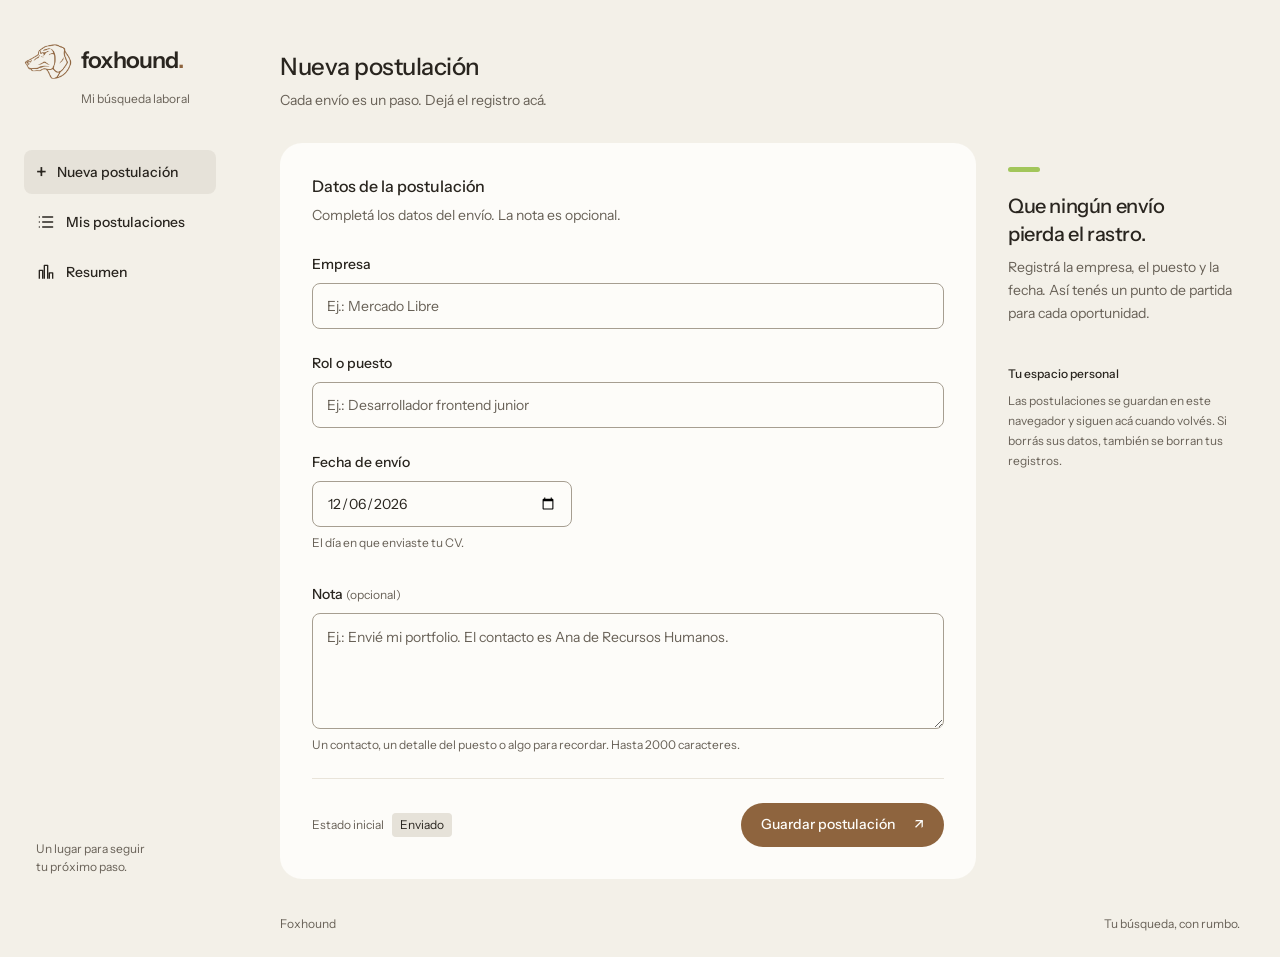
==== index.html @ e5083f6b "foxhound preparado" ====
<!doctype html>
<html lang="es-AR">
  <head>
    <meta charset="UTF-8">
    <meta name="viewport" content="width=device-width, initial-scale=1">
    <meta name="theme-color" content="#F3F0E8">
    <meta name="description" content="Foxhound, tu espacio para seguir cada postulación laboral.">
    <title>Nueva postulación · Foxhound</title>
    <link rel="preconnect" href="https://fonts.googleapis.com">
    <link rel="preconnect" href="https://fonts.gstatic.com" crossorigin>
    <link href="https://fonts.googleapis.com/css2?family=Instrument+Sans:wght@400;500;600&display=swap" rel="stylesheet">
    <link rel="icon" type="image/png" href="assets/foxhound-logo.png">
    <link rel="stylesheet" href="styles.css">
    <script src="app.js" defer></script>
  </head>
  <body>
    <a class="skip-link" href="#contenido">Ir al contenido</a>
    <aside class="sidebar" aria-label="Foxhound">
      <a class="brand" href="./" aria-label="Foxhound, inicio">
        <span class="brand-mark" role="img" aria-label="Foxhound americano de perfil"></span>
        <span>foxhound<span class="brand-dot">.</span></span>
      </a>
      <p class="workspace">Mi búsqueda laboral</p>
      <nav aria-label="Navegación principal">
        <a class="nav-link" href="./" aria-current="page"><span aria-hidden="true">+</span> Nueva postulación</a>
        <a class="nav-link" href="postulaciones.html"><svg viewBox="0 0 24 24" fill="none" aria-hidden="true"><path d="M8 6h12M8 12h12M8 18h12M4 6h.01M4 12h.01M4 18h.01" stroke="currentColor" stroke-width="1.6" stroke-linecap="round"/></svg> Mis postulaciones</a>
        <a class="nav-link" href="resumen.html"><svg viewBox="0 0 24 24" fill="none" aria-hidden="true"><path d="M4 20V10h4v10M10 20V4h4v16M16 20v-7h4v7" stroke="currentColor" stroke-width="1.6" stroke-linejoin="round"/></svg> Resumen</a>
      </nav>
      <p class="sidebar-footer">Un lugar para seguir<br>tu próximo paso.</p>
    </aside>

    <main id="contenido">
      <header class="page-header">
        <h1>Nueva postulación</h1>
        <p>Cada envío es un paso. Dejá el registro acá.</p>
      </header>
      <div class="content-grid">
        <section class="form-panel" aria-labelledby="form-title">
          <div class="panel-header">
            <h2 id="form-title">Datos de la postulación</h2>
            <p>Completá los datos del envío. La nota es opcional.</p>
          </div>
          <form id="application-form" novalidate>
            <div class="field">
              <label for="company">Empresa</label>
              <input id="company" name="company" type="text" placeholder="Ej.: Mercado Libre" maxlength="120" required aria-describedby="company-error">
              <p class="field-error" id="company-error" hidden></p>
            </div>
            <div class="field">
              <label for="role">Rol o puesto</label>
              <input id="role" name="role" type="text" placeholder="Ej.: Desarrollador frontend junior" maxlength="160" required aria-describedby="role-error">
              <p class="field-error" id="role-error" hidden></p>
            </div>
            <div class="field date-field">
              <label for="sent-date">Fecha de envío</label>
              <input id="sent-date" name="sentDate" type="date" required aria-describedby="date-help sent-date-error">
              <p class="field-help" id="date-help">El día en que enviaste tu CV.</p>
              <p class="field-error" id="sent-date-error" hidden></p>
            </div>
            <div class="field">
              <label for="notes">Nota <span class="optional-label">(opcional)</span></label>
              <textarea id="notes" name="notes" rows="4" maxlength="2000" placeholder="Ej.: Envié mi portfolio. El contacto es Ana de Recursos Humanos." aria-describedby="notes-help notes-error"></textarea>
              <p class="field-help" id="notes-help">Un contacto, un detalle del puesto o algo para recordar. Hasta 2000 caracteres.</p>
              <p class="field-error" id="notes-error" hidden></p>
            </div>
            <div id="save-error" class="save-error" role="alert" hidden></div>
            <div class="form-footer">
              <p>Estado inicial <span class="status">Enviado</span></p>
              <button type="submit">Guardar postulación <span aria-hidden="true">↗</span></button>
            </div>
          </form>
        </section>

        <aside class="context-panel" aria-labelledby="context-title">
          <span class="context-mark" aria-hidden="true"></span>
          <h2 id="context-title">Que ningún envío<br>pierda el rastro.</h2>
          <p>Registrá la empresa, el puesto y la fecha. Así tenés un punto de partida para cada oportunidad.</p>
          <div class="storage-note">
            <h3>Tu espacio personal</h3>
            <p>Las postulaciones se guardan en este navegador y siguen acá cuando volvés. Si borrás sus datos, también se borran tus registros.</p>
          </div>
        </aside>
      </div>
      <section id="save-success" class="success" role="status" aria-live="polite" aria-atomic="true" hidden>
        <svg class="success-symbol" width="24" height="24" viewBox="0 0 24 24" fill="none" aria-hidden="true"><path d="m5 12 4 4L19 6" stroke="currentColor" stroke-width="2" stroke-linecap="round" stroke-linejoin="round"/></svg>
        <div><h2>Postulación guardada</h2><p id="success-detail"></p></div>
        <a class="success-history" href="postulaciones.html">Ver mis postulaciones</a>
        <button type="button" id="add-another" class="text-button">Agregar otra <span aria-hidden="true">→</span></button>
      </section>
      <footer class="page-footer">Foxhound <span>Tu búsqueda, con rumbo.</span></footer>
    </main>
  </body>
</html>
---- styles.css ----
:root {
  --ground: #f3f0e8;
  --surface: #fdfcf9;
  --text: #29251f;
  --muted: #686157;
  --brand: #8e643e;
  --green: #a2c65a;
  --active: #e6e2d9;
  --border: #e9e4da;
  --control: #a69e91;
  --negative: #a12f27;
  --positive: #385024;
  --positive-bg: #e6edd9;
  --font: "Instrument Sans", system-ui, sans-serif;
}
* { box-sizing: border-box; }
body { margin: 0; background: var(--ground); color: var(--text); font: 14px/1.5 var(--font); }
button, input { font: inherit; }
a { color: inherit; }
button, a, input { -webkit-tap-highlight-color: transparent; }
:focus-visible { outline: 3px solid var(--brand); outline-offset: 4px; }
[hidden] { display: none !important; }
.skip-link { position: absolute; left: 16px; top: -80px; z-index: 5; padding: 12px; background: var(--surface); }
.skip-link:focus { top: 12px; }
.sidebar { position: fixed; inset: 0 auto 0 0; width: 240px; padding: 36px 24px 24px; display: flex; flex-direction: column; }
.brand { display: flex; align-items: center; gap: 9px; text-decoration: none; font-size: 23px; font-weight: 600; letter-spacing: -1px; }
/* The alpha mask preserves the supplied dog design in the exact brand color. */
.brand-mark {
  display: block;
  flex: 0 0 48px;
  width: 48px;
  height: 48px;
  background-color: var(--brand);
  -webkit-mask: url("assets/foxhound-logo.png") center / contain no-repeat;
  mask: url("assets/foxhound-logo.png") center / contain no-repeat;
}
.brand-dot { color: var(--brand); }
.workspace { color: var(--muted); margin: 6px 0 42px 57px; font-size: 12px; }
.nav-link { min-height: 44px; display: flex; align-items: center; gap: 10px; padding: 10px 12px; border-radius: 8px; text-decoration: none; font-weight: 500; }
.sidebar nav { display: grid; gap: 6px; }
.nav-link[aria-current="page"] { background: var(--active); }
.nav-link svg { width: 20px; height: 20px; flex-shrink: 0; }
.nav-link span { font-size: 20px; line-height: 1; }
.nav-link:hover { outline: 1px solid var(--control); }
.sidebar-footer { margin: auto 0 0 12px; color: var(--muted); font-size: 12px; }
main { margin-left: 240px; padding: 52px 40px 24px; max-width: 1440px; }
.page-header { margin-bottom: 32px; }
h1, h2, h3, p { margin-top: 0; }
h1 { margin-bottom: 8px; font-size: 24px; line-height: 1.25; font-weight: 500; letter-spacing: -.5px; }
.page-header p { color: var(--muted); margin-bottom: 0; }
/* Nine columns for the form, three for context; both share the canvas edges. */
.content-grid { display: grid; grid-template-columns: minmax(0, 3fr) minmax(200px, 1fr); gap: 32px; align-items: start; }
.form-panel { background: var(--surface); border-radius: 22px; padding: 32px; }
h2 { font-size: 16px; line-height: 1.4; font-weight: 500; margin-bottom: 8px; }
.panel-header p, .field-help { color: var(--muted); }
.panel-header { margin-bottom: 28px; }
.panel-header p { margin-bottom: 0; }
.field { margin-bottom: 24px; }
label { display: block; font-weight: 500; margin-bottom: 8px; }
input { width: 100%; min-width: 0; height: 46px; padding: 0 14px; background: var(--surface); border: 1px solid var(--control); border-radius: 8px; color: var(--text); transition: border-color .15s; }
input::placeholder { color: var(--muted); opacity: 1; }
input:hover { border-color: var(--brand); }
input[aria-invalid="true"] { border-color: var(--negative); }
.date-field { max-width: 260px; margin-bottom: 32px; }
.field-help, .field-error { font-size: 12px; margin: 7px 0 0; }
.field-error, .save-error { color: var(--negative); }
.save-error { margin-bottom: 16px; }
.form-footer { border-top: 1px solid var(--border); padding-top: 24px; display: flex; align-items: center; justify-content: space-between; flex-wrap: wrap; gap: 20px; }
.form-footer p { color: var(--muted); font-size: 12px; margin-bottom: 0; }
.status { display: inline-block; background: var(--active); color: var(--text); border-radius: 4px; padding: 3px 8px; margin-left: 6px; }
button { cursor: pointer; border: 0; border-radius: 999px; min-height: 44px; padding: 10px 20px; color: var(--surface); background: var(--brand); font-weight: 500; transition: transform .15s, opacity .15s; }
button span { margin-left: 16px; }
button:hover { opacity: .88; }
button:active { transform: translateY(1px); }
button:disabled { cursor: wait; opacity: .7; }
.context-panel { padding-top: 24px; }
.context-mark { display: block; width: 32px; height: 5px; border-radius: 999px; background: var(--green); margin-bottom: 20px; }
.context-panel h2 { font-size: 20px; letter-spacing: -.4px; }
.context-panel p { color: var(--muted); line-height: 1.65; }
.storage-note { margin-top: 40px; }
.storage-note h3 { font-size: 12px; font-weight: 500; margin-bottom: 8px; }
.storage-note p { font-size: 12px; margin-bottom: 0; }
.success { display: flex; align-items: center; gap: 14px; margin-top: 24px; padding: 20px 24px; background: var(--positive-bg); color: var(--positive); border-radius: 12px; }
.success h2 { font-size: 14px; margin-bottom: 2px; }
.success p { font-size: 12px; margin-bottom: 0; overflow-wrap: anywhere; }
.success-symbol { font-size: 20px; }
.text-button { background: transparent; color: var(--positive); margin-left: auto; flex-shrink: 0; padding: 8px; }
.page-footer { display: flex; justify-content: space-between; font-size: 12px; color: var(--muted); margin-top: 36px; }
@media (min-width: 1680px) { main { margin-right: auto; } }
@media (max-width: 1100px) {
  .sidebar { position: static; width: auto; padding: 20px 32px; flex-direction: row; justify-content: space-between; align-items: center; gap: 16px; }
  .workspace, .sidebar-footer { display: none; }
  main { margin: 0; padding: 28px 32px; }
  .content-grid { grid-template-columns: minmax(0, 2fr) minmax(190px, 1fr); gap: 24px; }
  .form-panel { padding: 24px; }
}
@media (max-width: 640px) {
  .sidebar { padding: 20px 16px; }
  .brand { font-size: 23px; }
  .sidebar { flex-wrap: wrap; }
  .sidebar nav { width: 100%; grid-template-columns: 1fr 1fr; gap: 8px; }
  .nav-link { min-height: 44px; justify-content: center; gap: 6px; padding: 10px 6px; font-size: 13px; }
  main { padding: 20px 16px; }
  .page-header { margin-bottom: 24px; }
  .content-grid { grid-template-columns: minmax(0, 1fr); gap: 24px; }
  .form-panel { padding: 24px 20px; }
  .date-field { max-width: none; }
  .form-footer { align-items: stretch; gap: 16px; }
  .form-footer p, .form-footer button { width: 100%; }
  .context-panel { padding: 0 4px; }
  .context-mark, .context-panel > h2, .context-panel > p { display: none; }
  .storage-note { margin-top: 0; }
  .success { flex-wrap: wrap; padding: 20px; }
  .success > div { flex: 1; }
  .text-button { margin-left: 28px; }
  .page-footer { margin-top: 24px; }
}
@media (prefers-reduced-motion: reduce) { *, *::before, *::after { transition: none !important; scroll-behavior: auto !important; } }

/* History: the same shell, with a four-column list and compact mobile rows. */
.success-history { color: var(--positive); font-size: 13px; text-underline-offset: 3px; }
.history-header { display: flex; align-items: center; justify-content: space-between; gap: 24px; }
.button-link { display: inline-flex; align-items: center; justify-content: center; gap: 10px; flex-shrink: 0; min-height: 44px; padding: 10px 20px; border-radius: 999px; color: var(--surface); background: var(--brand); text-decoration: none; font-weight: 500; }
.button-link:hover { opacity: .88; }
.history-panel { background: var(--surface); border-radius: 22px; padding: 28px 32px; }
.history-toolbar { display: flex; align-items: baseline; justify-content: space-between; gap: 16px; }
.history-toolbar h2, .history-toolbar p { margin-bottom: 0; }
.history-toolbar p, .sort-description, .history-storage { color: var(--muted); font-size: 13px; }
.history-toolbar p { font-variant-numeric: tabular-nums; }
.sort-description { margin: 8px 0 24px; }
.list-heading, .application-row { display: grid; grid-template-columns: minmax(0, 1.2fr) minmax(0, 1.5fr) minmax(125px, .8fr) minmax(140px, .8fr); gap: 24px; align-items: center; }
.list-heading { padding: 12px 0; color: var(--muted); font-size: 12px; }
.list-heading span:nth-child(3) { text-align: right; }
.application-list { padding: 0; margin: 0; list-style: none; }
.application-row { min-height: 76px; border-top: 1px solid var(--border); padding: 18px 0; }
.application-row h3, .application-row p { margin: 0; font-size: 14px; overflow-wrap: anywhere; }
.application-company { font-weight: 500; }
.application-role { color: var(--muted); }
.application-date { text-align: right; font-variant-numeric: tabular-nums; color: var(--muted); }
.application-status .status { margin: 0; font-size: 12px; white-space: nowrap; }
.application-status .status-offer { background: var(--positive-bg); color: var(--positive); }
.mobile-label { display: none; }
.history-message { max-width: 520px; padding: 40px 0 24px; }
.history-message h3 { font-size: 20px; font-weight: 500; letter-spacing: -.4px; margin-bottom: 12px; }
.history-message p { color: var(--muted); margin-bottom: 24px; }
.inline-link { display: inline-flex; align-items: center; gap: 12px; min-height: 44px; font-weight: 500; text-underline-offset: 4px; }
.secondary-button { background: var(--active); color: var(--text); }
.history-storage { margin: 16px 0 0; }
@media (min-width: 641px) and (max-width: 1100px) {
  .sidebar nav { display: flex; gap: 8px; }
  .history-panel { padding: 24px; }
  .list-heading, .application-row { grid-template-columns: minmax(0, 1fr) minmax(0, 1.2fr) 110px 140px; gap: 16px; }
}
@media (max-width: 640px) {
  .history-header { align-items: flex-start; flex-direction: column; gap: 20px; }
  .history-header .button-link { width: 100%; }
  .history-panel { padding: 24px 20px; }
  .history-toolbar { flex-wrap: wrap; gap: 4px 12px; }
  .sort-description { margin-bottom: 16px; }
  .list-heading { display: none; }
  .application-row { grid-template-columns: minmax(0, 1fr) auto; gap: 8px 16px; padding: 20px 0; }
  .application-company { grid-column: 1 / -1; }
  .application-role { grid-column: 1 / -1; }
  .application-date { text-align: left; }
  .application-status { text-align: right; }
  .mobile-label { display: block; font-size: 12px; color: var(--muted); margin: 4px 0; }
  .application-role .mobile-label { display: inline; margin-right: 6px; }
  .history-message { padding-top: 32px; }
  .history-message h3 { font-size: 18px; }
  .success-history { margin-left: 28px; }
}

/* A native select keeps status editing accessible with keyboard and touch. */
.application-status { min-width: 0; }
.status-select {
  width: 100%;
  min-height: 44px;
  padding: 8px 10px;
  border: 1px solid var(--control);
  border-radius: 8px;
  background-color: var(--surface);
  color: var(--text);
  font: inherit;
  font-size: 14px;
  cursor: pointer;
}
.status-select:hover { border-color: var(--brand); }
.status-select[data-state="en_proceso"] { background-color: var(--active); }
.status-select[data-state="oferta"] { background-color: var(--positive-bg); color: var(--positive); }
.status-feedback { display: block; margin-top: 6px; font-size: 12px; color: var(--positive); overflow-wrap: anywhere; }
.status-feedback:empty { display: none; }
.status-feedback-error { color: var(--negative); }
@media (max-width: 640px) {
  .application-status { width: 144px; }
  .status-feedback { text-align: left; }
}

/* Notes belong to the application, below its primary fields. */
textarea {
  display: block;
  width: 100%;
  min-height: 112px;
  padding: 12px 14px;
  resize: vertical;
  border: 1px solid var(--control);
  border-radius: 8px;
  background: var(--surface);
  color: var(--text);
  font: inherit;
  line-height: 1.6;
}
textarea::placeholder { color: var(--muted); opacity: 1; }
textarea:hover { border-color: var(--brand); }
textarea[aria-invalid="true"] { border-color: var(--negative); }
.optional-label { color: var(--muted); font-size: 12px; font-weight: 400; }
.application-note { grid-column: 1 / -1; min-width: 0; }
.note-label { display: block; color: var(--muted); font-size: 12px; margin-bottom: 4px; }
.application-row .note-content { white-space: pre-wrap; overflow-wrap: anywhere; line-height: 1.6; }
.application-row .note-empty { color: var(--muted); font-size: 13px; }

/* Summary: counts and proportional bars share the same saved dataset. */
.sr-only { position: absolute; width: 1px; height: 1px; padding: 0; margin: -1px; overflow: hidden; clip-path: inset(50%); white-space: nowrap; border: 0; }
.summary-total { display: flex; align-items: center; justify-content: space-between; gap: 24px; margin-bottom: 16px; }
.total-count { font-size: 36px; font-weight: 400; line-height: 1.2; font-variant-numeric: tabular-nums; margin-bottom: 0; }
.summary-description { color: var(--muted); margin-bottom: 24px; }
.status-breakdown { margin: 0; }
.breakdown-row { display: grid; grid-template-columns: 1fr auto; gap: 8px 16px; padding: 12px 0; }
.breakdown-row dt { font-weight: 500; }
.breakdown-count { margin: 0; font-size: 20px; font-variant-numeric: tabular-nums; text-align: right; }
.breakdown-track { grid-column: 1 / -1; height: 8px; background: var(--active); border-radius: 999px; overflow: hidden; }
.breakdown-track span { display: block; height: 100%; background: var(--muted); }
.breakdown-row[data-state="en_proceso"] .breakdown-track span { background: var(--brand); }
.breakdown-row[data-state="oferta"] .breakdown-track span { background: var(--green); }
.summary-unknown { color: var(--muted); margin: 20px 0 0; }
.summary-empty { margin-top: 24px; }
.summary-empty p { color: var(--muted); margin-bottom: 8px; }
@media (max-width: 640px) {
  .sidebar nav { grid-template-columns: repeat(3, minmax(0, 1fr)); gap: 6px; }
  .sidebar .nav-link { text-align: center; padding: 8px 5px; }
  .sidebar .nav-link svg, .sidebar .nav-link > span { display: none; }
  .summary-total { gap: 16px; }
  .summary-total .inline-link { max-width: 132px; font-size: 13px; }
}
@media (min-width: 641px) and (max-width: 840px) {
  .sidebar { flex-wrap: wrap; }
  .sidebar nav { flex-wrap: wrap; }
}

/* Dashboard: three metric columns, then a 7:5 split, and one shared history edge. */
.dashboard { --state-sent: #d4c6b5; --state-process: var(--brand); --state-rejected: #6c6a64; --state-offer: var(--green); }
.dashboard main { max-width: 1580px; }
.dashboard .page-header { margin-bottom: 28px; }
.dashboard-metrics { display: grid; grid-template-columns: 1.2fr 1fr 1fr; margin-bottom: 16px; border-radius: 20px; background: var(--surface); overflow: hidden; }
.metric { margin: 0; padding: 24px 28px; }
.metric + .metric { border-left: 1px solid var(--border); }
.metric dt { color: var(--muted); font-size: 14px; }
.metric dd { margin: 8px 0; font-size: 28px; line-height: 1.15; font-weight: 400; font-variant-numeric: tabular-nums; }
.metric-main { background: #ebe5d9; }
.metric-main dd { font-size: 36px; }
.metric > span { color: var(--muted); font-size: 12px; }
.dashboard-charts { display: grid; grid-template-columns: minmax(0, 7fr) minmax(0, 5fr); gap: 16px; margin-bottom: 16px; }
.dashboard-panel { min-width: 0; border-radius: 20px; padding: 24px 28px; background: var(--surface); }
.dashboard-panel-heading { display: flex; align-items: center; justify-content: space-between; gap: 16px; margin-bottom: 20px; }
.dashboard-panel-heading h2 { margin: 0; }
.dashboard-panel-heading > span { color: var(--muted); font-size: 12px; white-space: nowrap; }
.distribution-body { display: grid; grid-template-columns: minmax(132px, 180px) minmax(0, 1fr); align-items: center; gap: 24px; min-height: 180px; }
.status-ring { position: relative; width: 100%; max-width: 180px; aspect-ratio: 1; }
.status-ring svg { display: block; width: 100%; height: 100%; }
.donut-track { fill: none; stroke: var(--active); stroke-width: 12; }
.donut-segment { stroke-width: 12; }
.donut-segment.state-enviado { stroke: var(--state-sent); }
.donut-segment.state-en_proceso { stroke: var(--state-process); }
.donut-segment.state-rechazado { stroke: var(--state-rejected); }
.donut-segment.state-oferta { stroke: var(--state-offer); }
.donut-segment.state-unknown { stroke: var(--control); }
.ring-caption { position: absolute; inset: 0; display: flex; flex-direction: column; justify-content: center; align-items: center; gap: 4px; }
.ring-caption strong { font-weight: 400; font-size: 28px; line-height: 1.2; font-variant-numeric: tabular-nums; }
.ring-caption span { font-size: 12px; color: var(--muted); }
.dashboard .breakdown-row { padding: 10px 0; gap: 16px; border-bottom: 1px solid var(--border); }
.dashboard .breakdown-row:last-child { border-bottom: 0; }
.dashboard .breakdown-row dt { display: flex; align-items: center; gap: 10px; font-size: 13px; font-weight: 400; }
.dashboard .breakdown-count { font-size: 16px; }
.state-swatch { width: 8px; height: 8px; flex: 0 0 8px; border-radius: 50%; }
.state-swatch.state-enviado { background: var(--state-sent); }
.state-swatch.state-en_proceso { background: var(--state-process); }
.state-swatch.state-rechazado { background: var(--state-rejected); }
.state-swatch.state-oferta { background: var(--state-offer); }
.state-swatch.state-unknown { background: var(--control); }
.dashboard-caption { color: var(--muted); font-size: 12px; line-height: 1.6; margin: 16px 0 0; }
.weekly-chart { width: 100%; height: 180px; }
.activity-grid { stroke: var(--border); stroke-width: 1; }
.activity-tick { font-family: var(--font); font-size: 12px; fill: var(--muted); font-variant-numeric: tabular-nums; }
.activity-bar { fill: var(--state-sent); }
.activity-current { fill: var(--brand); }
.dashboard-history-link { font-size: 13px; white-space: nowrap; text-decoration: none; padding: 8px 0; }
.dashboard-history-link span { margin-left: 12px; }
.dashboard-history-link:hover { text-decoration: underline; text-underline-offset: 4px; }
.recent-applications { margin: 0; padding: 0; list-style: none; }
.recent-row { display: grid; grid-template-columns: minmax(0, 1fr) 70px 100px; gap: 24px; align-items: center; padding: 14px 0; border-top: 1px solid var(--border); }
.recent-identity { display: flex; flex-direction: column; gap: 2px; min-width: 0; }
.recent-company { font-weight: 500; overflow-wrap: anywhere; }
.recent-role { font-size: 12px; color: var(--muted); overflow-wrap: anywhere; }
.recent-date { font-size: 13px; color: var(--muted); text-align: right; font-variant-numeric: tabular-nums; }
.recent-status { font-size: 12px; background: var(--active); border-radius: 4px; padding: 4px 8px; text-align: center; white-space: nowrap; }
.recent-status[data-state="oferta"] { background: var(--positive-bg); color: var(--positive); }
.dashboard-empty { padding: 8px 0; }
.dashboard-empty p { color: var(--muted); margin-bottom: 8px; }
.dashboard .summary-unknown { font-size: 12px; }
.dashboard .page-footer { margin-top: 24px; }
@media (max-width: 1200px) {
  .dashboard-charts { grid-template-columns: minmax(0, 1fr) minmax(0, 1fr); }
  .distribution-body { grid-template-columns: 132px minmax(0, 1fr); gap: 16px; }
  .dashboard-panel { padding: 24px 20px; }
}
@media (max-width: 840px) {
  .dashboard-charts { grid-template-columns: minmax(0, 1fr); }
  .distribution-body { grid-template-columns: 180px minmax(0, 1fr); gap: 32px; }
  .metric { padding: 20px; }
}
@media (max-width: 640px) {
  .dashboard .page-header { gap: 16px; }
  .dashboard-metrics { grid-template-columns: 1fr 1fr; }
  .metric-main { grid-column: 1 / -1; display: grid; grid-template-columns: minmax(0, 1fr) auto; align-items: center; column-gap: 16px; }
  .metric-main dd { grid-column: 2; grid-row: 1 / 3; margin: 0; }
  .metric-main > span { grid-column: 1; margin-top: 4px; }
  .metric-main + .metric { border-left: 0; }
  .metric dd { font-size: 24px; }
  .metric-main dd { font-size: 36px; }
  .metric > span { font-size: 12px; }
  .dashboard-panel { padding: 20px; }
  .distribution-body { grid-template-columns: 128px minmax(0, 1fr); gap: 16px; min-height: 154px; }
  .dashboard-panel-heading { gap: 8px; }
  .dashboard-panel-heading h2 { font-size: 14px; }
  .dashboard .breakdown-row dt { font-size: 12px; gap: 6px; }
  .dashboard .breakdown-row { gap: 6px; padding: 9px 0; }
  .ring-caption strong { font-size: 24px; }
  .ring-caption span { font-size: 11px; }
  .recent-row { grid-template-columns: minmax(0, 1fr) 88px; gap: 8px 16px; }
  .recent-identity { grid-row: 1 / 3; }
  .recent-date { grid-column: 2; }
  .recent-status { grid-column: 2; }
}
@media (max-width: 359px) {
  .distribution-body { grid-template-columns: 1fr; justify-items: center; gap: 8px; }
  .status-ring { width: 150px; }
  .dashboard .status-breakdown { width: 100%; }
}
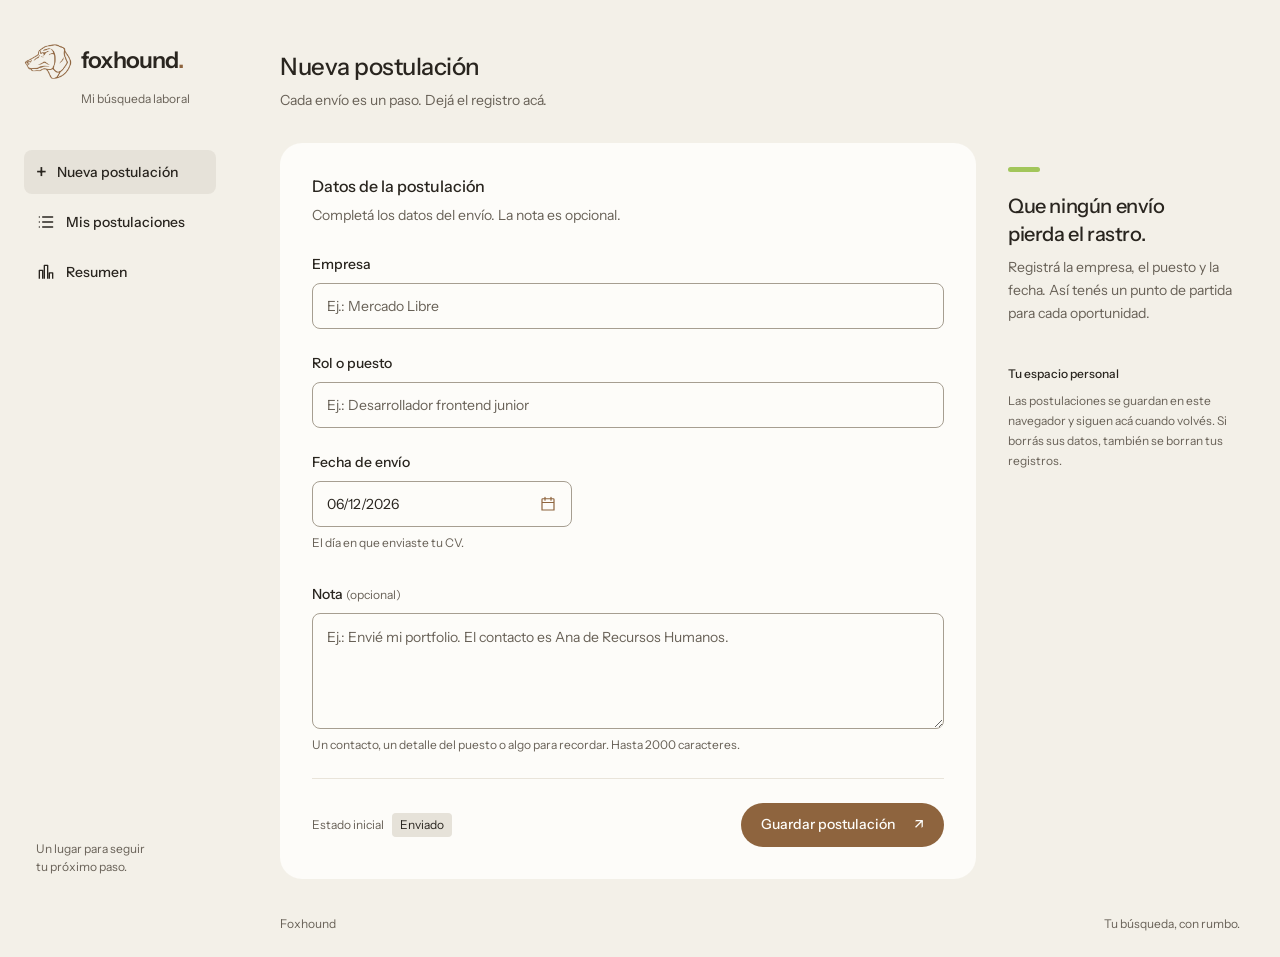
==== commit dd1872f8: "Mejora notas y calendario y actualiza README" ====
--- a/index.html
+++ b/index.html
@@ -12,6 +12,7 @@
     <link rel="icon" type="image/png" href="assets/foxhound-logo.png">
     <link rel="stylesheet" href="styles.css">
     <script src="app.js" defer></script>
+    <script src="calendar.js" defer></script>
   </head>
   <body>
     <a class="skip-link" href="#contenido">Ir al contenido</a>
@@ -52,8 +53,18 @@
               <p class="field-error" id="role-error" hidden></p>
             </div>
             <div class="field date-field">
-              <label for="sent-date">Fecha de envío</label>
+              <label for="sent-date" id="date-label">Fecha de envío</label>
               <input id="sent-date" name="sentDate" type="date" required aria-describedby="date-help sent-date-error">
+              <button id="date-trigger" class="date-trigger" type="button" aria-haspopup="dialog" aria-expanded="false" aria-controls="date-calendar" aria-labelledby="date-label date-value" aria-describedby="date-help sent-date-error" hidden>
+                <span id="date-value"></span><svg width="18" height="18" viewBox="0 0 24 24" fill="none" aria-hidden="true"><path d="M8 3v4m8-4v4M4 10h16M5 5h14a1 1 0 0 1 1 1v14H4V6a1 1 0 0 1 1-1Z" stroke="currentColor" stroke-width="1.6" stroke-linecap="round"/></svg>
+              </button>
+              <dialog id="date-calendar" class="date-calendar" aria-labelledby="calendar-title">
+                <div class="calendar-heading"><h2 id="calendar-title">Fecha de envío</h2><button type="button" id="calendar-close" class="calendar-control" aria-label="Cerrar calendario">×</button></div>
+                <div class="calendar-month"><button type="button" id="calendar-prev" class="calendar-control" aria-label="Mes anterior">‹</button><p id="calendar-month-label" aria-live="polite"></p><button type="button" id="calendar-next" class="calendar-control" aria-label="Mes siguiente">›</button></div>
+                <div class="calendar-weekdays" aria-hidden="true"><span>Lu</span><span>Ma</span><span>Mi</span><span>Ju</span><span>Vi</span><span>Sá</span><span>Do</span></div>
+                <div id="calendar-days" class="calendar-days" role="group" aria-label="Días del mes"></div>
+                <div class="calendar-footer"><span>Hasta hoy, inclusive</span><button type="button" id="calendar-today">Elegir hoy</button></div>
+              </dialog>
               <p class="field-help" id="date-help">El día en que enviaste tu CV.</p>
               <p class="field-error" id="sent-date-error" hidden></p>
             </div>
--- a/styles.css
+++ b/styles.css
@@ -345,3 +345,49 @@
   .status-ring { width: 150px; }
   .dashboard .status-breakdown { width: 100%; }
 }
+
+.note-header { display: flex; justify-content: space-between; align-items: center; gap: 16px; }
+.note-header .note-label { margin: 0; }
+.note-edit-button {
+  flex-shrink: 0;
+  min-height: 44px;
+  padding: 10px 18px;
+  border: 1px solid var(--brand);
+  border-radius: 999px;
+  background: var(--ground);
+  color: var(--brand);
+  font-size: 13px;
+  font-weight: 500;
+  text-decoration: none;
+}
+.note-edit-button:hover { background: var(--active); opacity: 1; }
+.note-header { margin-bottom: 8px; }
+.note-editor { margin-top: 8px; }
+.note-actions { display: flex; gap: 12px; flex-wrap: wrap; margin-top: 16px; }
+.application-row .note-feedback { font-size: 12px; color: var(--positive); margin-top: 8px; }
+.application-row .note-feedback:empty { display: none; }
+.application-row .note-feedback-error { color: var(--negative); }
+
+.date-trigger { display: flex; align-items: center; justify-content: space-between; gap: 16px; width: 100%; min-height: 46px; padding: 10px 14px; border: 1px solid var(--control); border-radius: 8px; background: var(--surface); color: var(--text); font-weight: 400; text-align: left; }
+.date-trigger span { margin: 0; }
+.date-trigger svg { color: var(--brand); flex-shrink: 0; }
+.date-trigger:hover { opacity: 1; border-color: var(--brand); }
+.date-calendar { position: fixed; inset: auto; margin: 0; width: min(352px, calc(100vw - 32px)); max-height: calc(100dvh - 32px); padding: 20px; overflow-y: auto; border: 1px solid var(--border); border-radius: 20px; background: var(--surface); color: var(--text); box-shadow: 0 12px 36px rgb(41 37 31 / 12%); }
+.date-calendar::backdrop { background: rgb(41 37 31 / 12%); }
+.calendar-heading, .calendar-month, .calendar-footer { display: flex; align-items: center; justify-content: space-between; gap: 8px; }
+.calendar-heading h2 { margin: 0; font-size: 14px; }
+.calendar-month { margin: 8px 0 12px; }
+.calendar-month p { margin: 0; font-size: 16px; font-weight: 500; text-transform: capitalize; }
+.calendar-control { background: transparent; color: var(--text); border-radius: 50%; width: 40px; min-height: 40px; padding: 0; font-size: 24px; }
+.calendar-control:hover { background: var(--ground); opacity: 1; }
+.calendar-control:disabled { color: var(--muted); opacity: .55; cursor: default; }
+.calendar-weekdays, .calendar-days { display: grid; grid-template-columns: repeat(7, minmax(0, 1fr)); gap: 3px; }
+.calendar-weekdays { margin-bottom: 8px; text-align: center; font-size: 12px; color: var(--muted); }
+.calendar-day { min-width: 0; min-height: 40px; padding: 0; border-radius: 8px; background: transparent; color: var(--text); font-weight: 400; font-variant-numeric: tabular-nums; }
+.calendar-day:hover { opacity: 1; background: var(--ground); }
+.calendar-day[aria-current="date"] { box-shadow: inset 0 0 0 1px var(--brand); }
+.calendar-day[aria-pressed="true"] { background: var(--brand); color: var(--surface); font-weight: 500; }
+.calendar-day:disabled { color: var(--muted); opacity: .5; cursor: not-allowed; background: transparent; }
+.calendar-footer { border-top: 1px solid var(--border); margin-top: 16px; padding-top: 12px; }
+.calendar-footer > span { color: var(--muted); font-size: 12px; }
+#calendar-today { min-height: 40px; padding: 8px 12px; background: var(--ground); color: var(--brand); font-size: 13px; }
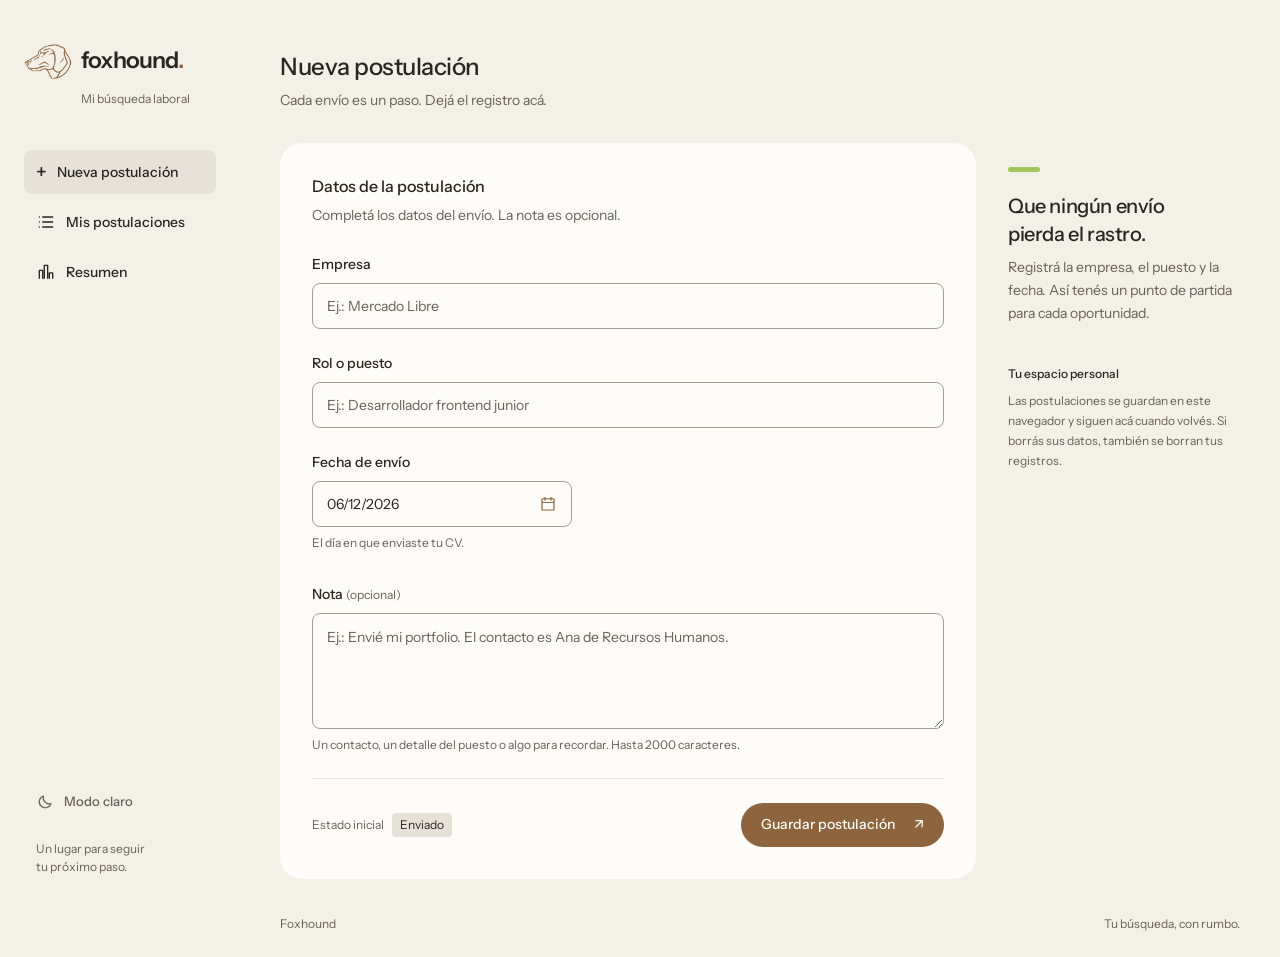
==== commit e595c91e: "Agrega modo oscuro con selector de tema" ====
--- a/index.html
+++ b/index.html
@@ -10,6 +10,7 @@
     <link rel="preconnect" href="https://fonts.gstatic.com" crossorigin>
     <link href="https://fonts.googleapis.com/css2?family=Instrument+Sans:wght@400;500;600&display=swap" rel="stylesheet">
     <link rel="icon" type="image/png" href="assets/foxhound-logo.png">
+    <script src="theme.js"></script>
     <link rel="stylesheet" href="styles.css">
     <script src="app.js" defer></script>
     <script src="calendar.js" defer></script>
@@ -27,6 +28,7 @@
         <a class="nav-link" href="postulaciones.html"><svg viewBox="0 0 24 24" fill="none" aria-hidden="true"><path d="M8 6h12M8 12h12M8 18h12M4 6h.01M4 12h.01M4 18h.01" stroke="currentColor" stroke-width="1.6" stroke-linecap="round"/></svg> Mis postulaciones</a>
         <a class="nav-link" href="resumen.html"><svg viewBox="0 0 24 24" fill="none" aria-hidden="true"><path d="M4 20V10h4v10M10 20V4h4v16M16 20v-7h4v7" stroke="currentColor" stroke-width="1.6" stroke-linejoin="round"/></svg> Resumen</a>
       </nav>
+      <button id="theme-toggle" class="theme-toggle" type="button" aria-pressed="false" aria-label="Modo oscuro"><svg viewBox="0 0 24 24" fill="none" aria-hidden="true"><path d="M20 14a8 8 0 0 1-10-10 8 8 0 1 0 10 10Z" stroke="currentColor" stroke-width="1.6" stroke-linejoin="round"/></svg><span class="theme-label">Modo claro</span></button>
       <p class="sidebar-footer">Un lugar para seguir<br>tu próximo paso.</p>
     </aside>
 
--- a/styles.css
+++ b/styles.css
@@ -391,3 +391,77 @@
 .calendar-footer { border-top: 1px solid var(--border); margin-top: 16px; padding-top: 12px; }
 .calendar-footer > span { color: var(--muted); font-size: 12px; }
 #calendar-today { min-height: 40px; padding: 8px 12px; background: var(--ground); color: var(--brand); font-size: 13px; }
+
+/* El informe conserva los gráficos vectoriales y los datos del resumen. */
+.summary-actions { display: flex; flex-wrap: wrap; gap: 12px; align-items: center; }
+.pdf-help { color: var(--muted); font-size: 14px; margin: -12px 0 28px; }
+.print-heading { display: none; }
+@page { size: A4 portrait; margin: 14mm; }
+@media print {
+  .summary-page { display: block; background: #fff; color: #29251F; font-size: 10pt; print-color-adjust: exact; -webkit-print-color-adjust: exact; }
+  .summary-page .sidebar, .summary-page .skip-link, .summary-page .page-header,
+  .summary-page .pdf-help, .summary-page .page-footer, .summary-page .history-storage,
+  .summary-page .dashboard-history-link, .summary-page .dashboard-empty a,
+  .summary-page #retry-summary, .summary-page .sr-only { display: none !important; }
+  .summary-page main { width: 100%; max-width: none; margin: 0; padding: 0; }
+  .print-heading { display: block; margin-bottom: 7mm; }
+  .print-heading strong { color: #8E643E; font-size: 24pt; }
+  .print-heading p { margin: 2mm 0; }
+  #pdf-generated-at { font-size: 9pt; }
+  .summary-page .dashboard-metrics { display: grid; grid-template-columns: repeat(3, 1fr); gap: 5mm; margin-bottom: 7mm; }
+  .summary-page .metric { padding: 4mm; }
+  .summary-page .metric dd { font-size: 30pt; }
+  .summary-page .dashboard-charts { display: grid; grid-template-columns: 1fr 1fr; gap: 5mm; }
+  .summary-page .dashboard-panel { padding: 5mm; margin-bottom: 5mm; break-inside: avoid; }
+  .summary-page .dashboard-panel-heading { flex-wrap: wrap; gap: 2mm; }
+  .summary-page h2 { font-size: 13pt; }
+  .summary-page .distribution-body { display: flex; flex-direction: column; gap: 3mm; }
+  .summary-page .status-ring { width: 140px; height: 140px; margin: auto; }
+  .summary-page .status-breakdown { width: 100%; }
+  .summary-page .recent-row { break-inside: avoid; }
+  .summary-page .recent-identity { min-width: 0; overflow-wrap: anywhere; }
+  .summary-page .recent-company, .summary-page .recent-role { white-space: normal; overflow: visible; text-overflow: clip; }
+  .summary-page .dashboard-caption { font-size: 9pt; }
+}
+@media print {
+  .summary-page .distribution-body { display: grid; grid-template-columns: 110px minmax(0, 1fr); gap: 3mm; min-height: 140px; }
+  .summary-page .status-ring { width: 110px; height: 110px; }
+  .summary-page .ring-caption strong { font-size: 20pt; }
+  .summary-page .ring-caption span { font-size: 7pt; }
+  .summary-page .breakdown-row { padding: 2mm 0; gap: 2mm; }
+  .summary-page .breakdown-row dt { font-size: 9pt; gap: 2mm; }
+}
+
+/* Carbón cálido y tonos de cuero: la misma identidad, con menos luminancia. */
+:root { color-scheme: light; }
+:root[data-theme="dark"] {
+  color-scheme: dark;
+  --ground: #1b1c19;
+  --surface: #242621;
+  --text: #f3f0e8;
+  --muted: #b4b3a8;
+  --brand: #c7986c;
+  --green: #a2c65a;
+  --active: #34372e;
+  --border: #3b3e34;
+  --control: #74786a;
+  --negative: #f09d90;
+  --positive: #bfdb91;
+  --positive-bg: #303d25;
+}
+[data-theme="dark"] .dashboard { --state-sent: #858977; --state-rejected: #b9b6ae; }
+[data-theme="dark"] .metric-main { background: #303429; }
+[data-theme="dark"] .date-calendar::backdrop { background: rgb(0 0 0 / 45%); }
+.theme-toggle { display: flex; align-items: center; gap: 10px; background: transparent; color: var(--muted); padding: 10px 12px; margin-top: 32px; text-align: left; font-size: 13px; }
+.theme-toggle:hover { color: var(--text); background: var(--active); opacity: 1; }
+.theme-toggle svg { width: 18px; height: 18px; flex-shrink: 0; }
+.theme-toggle span { margin: 0; }
+@media (min-width: 1101px) { .sidebar-footer { margin-top: 16px; } .theme-toggle { margin-top: auto; } }
+@media (min-width: 641px) and (max-width: 1100px) { .theme-toggle { margin: 0; } .sidebar { flex-wrap: wrap; } }
+@media (max-width: 640px) { .theme-toggle { position: absolute; top: 22px; right: 16px; margin: 0; min-height: 40px; padding: 8px 12px; } .theme-toggle svg { display: none; } }
+@media print {
+  :root[data-theme="dark"] { color-scheme: light; --ground: #f3f0e8; --surface: #fdfcf9; --text: #29251f; --muted: #686157; --brand: #8e643e; --active: #e6e2d9; --border: #e9e4da; --control: #a69e91; --positive: #385024; --positive-bg: #e6edd9; }
+  [data-theme="dark"] .dashboard { --state-sent: #d4c6b5; --state-rejected: #6c6a64; }
+  [data-theme="dark"] .metric-main { background: #ebe5d9; }
+  .theme-toggle { display: none; }
+}
